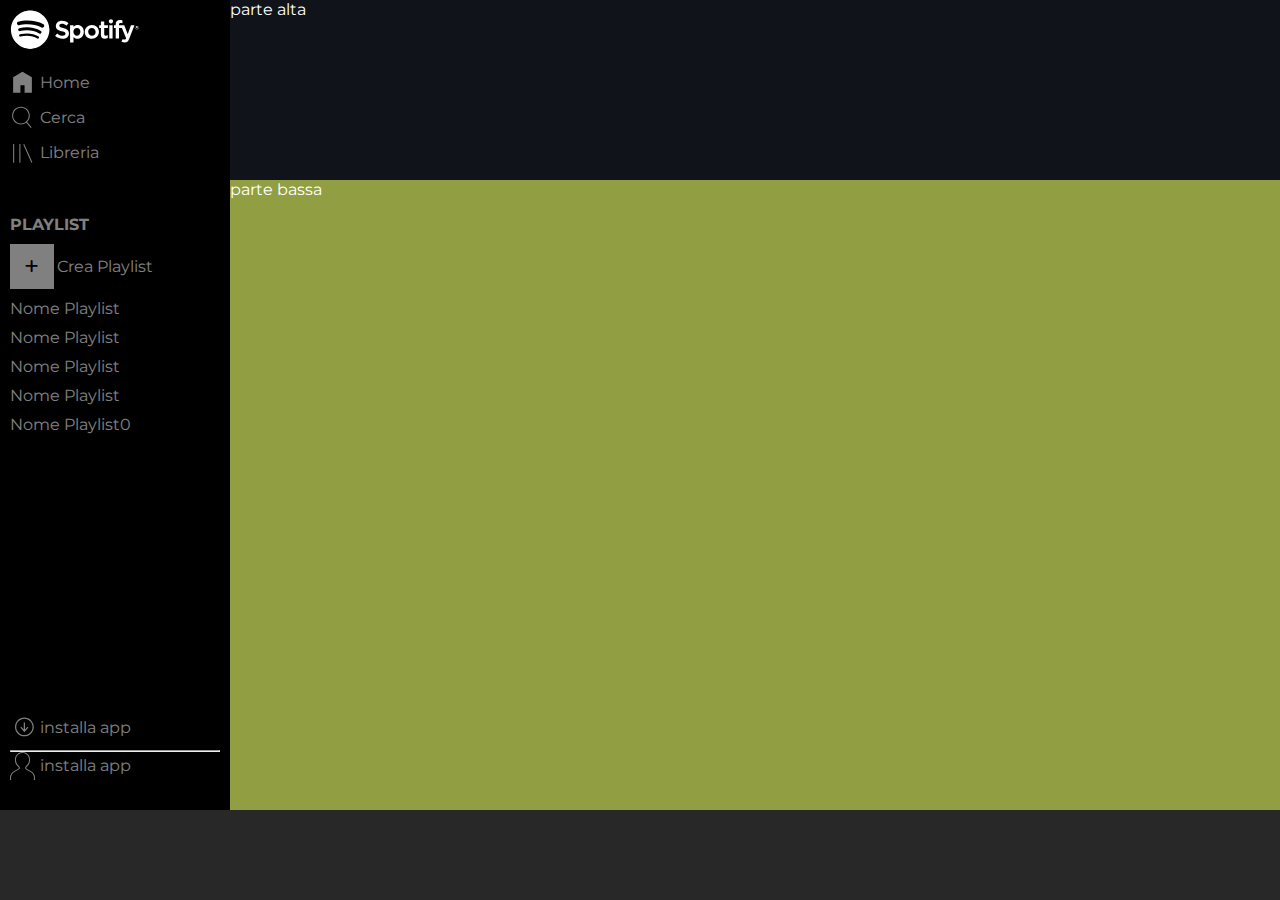
==== day-2/index.html @ 080df2be "feat: Spotify" ====
<!DOCTYPE html>
<html lang="en">

<head>
    <meta charset="UTF-8">
    <meta name="viewport" content="width=device-width, initial-scale=1.0">
    <link rel="stylesheet" href="https://cdnjs.cloudflare.com/ajax/libs/font-awesome/6.7.2/css/all.min.css"
        integrity="sha512-Evv84Mr4kqVGRNSgIGL/F/aIDqQb7xQ2vcrdIwxfjThSH8CSR7PBEakCr51Ck+w+/U6swU2Im1vVX0SVk9ABhg=="
        crossorigin="anonymous" referrerpolicy="no-referrer" />
    <link rel="preconnect" href="https://fonts.googleapis.com">
    <link rel="preconnect" href="https://fonts.gstatic.com" crossorigin>
    <link
        href="https://fonts.googleapis.com/css2?family=Montserrat:ital,wght@0,100..900;1,100..900&family=Nerko+One&family=Open+Sans:ital,wght@0,300..800;1,300..800&display=swap"
        rel="stylesheet">
    <link rel="stylesheet" href="css/style.css">
    <title>Spotify Web</title>
</head>

<body>
    <main class="container">
        <div class="container-small">

            <!-- LOGO -->

            <div id="logo">
                <img src="/img/logo-small.svg" alt="Logo" class="logo">
                <img src="/img/logo.svg" alt="Logo1" class="logo-bg">
            </div>
            <!-- 3VOCI MENU -->
            <ul id="menu">
                <li class="hover"><a href="#"><img src="/img/home.svg" alt="Home"><span class="menu-testo">Home</span></a></li>
                <li class="hover"><a href="#"><img src="/img/search.svg" alt="cerca"><span class="menu-testo">Cerca</span></a></li>
                <li class="hover"><a href="#"><img src="/img/libreria.svg" alt="libreria"><span class="menu-testo">Libreria</span></a>
                </li>
            </ul>
            <!-- PLAYLIST -->
            <div id="playlist">
                <strong>PLAYLIST</strong>

                <div><i class="fa-solid fa-plus quadrato"></i>Crea Playlist</div>

                <ul>
                    <li class="hover">Nome Playlist</li>
                    <li class="hover">Nome Playlist</li>
                    <li class="hover">Nome Playlist</li>
                    <li class="hover">Nome Playlist</li>
                    <li class="hover">Nome Playlist0</li>
                </ul>

            </div>
            <!-- PROFILO -->
            <div id="profile">
                <ul id="menu">
                    <li><a href="#"><img src="/img/download.svg" alt="download"> <span class="menu-testo">installa
                                app</span></a></li>
                    <hr>
                    <li><a href="#"><img src="/img/profile.svg" alt="profilo"> <span class="menu-testo">installa
                                app</span></a></li>
                </ul>
            </div>

        </div>
        <div class="container-big">
            <section class="sopra">parte alta</section>
            <section class="centre">parte bassa</section>
        </div>
    </main>
    <footer></footer>


</body>

</html>
---- day-2/css/style.css ----
*{
    padding: 0;
    margin: 0;
    box-sizing: border-box;
}

a{
    text-decoration: none;
}

ul {
    list-style-type: none;
  }


body{
    height: 100vh;
    font-family: "Montserrat", serif;
}

.hover:hover{
    border-left: solid 3px #b9ed64;
}
/* MAIN */

.container{
    height: calc(100% - 90px);
    display: flex;
    color: #ffffff;
}


.container .container-small{
    background-color: #000000;
    flex-shrink: 0;
    display: flex;
    flex-direction: column;
}

.container .container-small #logo {
    width: 30px;
    height: 30px;
    margin: 10px 10px;
}

.container .container-small #logo .logo-bg{
    width: 130px;
    display: none;
}

.container .container-small #menu {
    padding: 20px 10px;

}

.container .container-small #menu li{
    margin-bottom: 10px;
}

.container .container-small #menu li a{
    color: #ffffff;
    display: flex;
    align-items: center;
    justify-content: center;
    gap: 5px;
    opacity: 0.5;
}

.container .container-small #menu li a .menu-testo{
    display: none;
}

.container .container-small #menu li a img{
width: 25px;
}
.container .container-small #playlist{
    display: none;
    padding: 20px 10px;
}

.container .container-small #playlist li{
    margin-bottom: 10px;
}
.container .container-small #playlist {
    color: #ffffff;
    opacity: 0.5;
}
.container .container-small #profile{
    margin-top: auto;

}

.quadrato{
    background-color: #ffffff;
    color:black;
    margin-top: 10px;
    margin-bottom:10px;
    padding:15px;
    font-size: 15px;
    margin-right:3px;
}


.container .container-big{
    background-color: #919f42;
    flex-grow: 1;
}
    



.container .container-big .sopra{
    background-color: #10131a;
    height: 90px;
}

.container .container-big .centre{
    height: calc(100% - 90px);
}

/* FOOTER */

footer{
    background-color: #282828;
    height: 90px;
}

/* MEDIA */

@media (min-width: 992px) {
    .container .container-small{
        width: 230px;
    }

    .container .container-small #logo .logo{
        display: none;
    }

    .container .container-small #logo .logo-bg{
        display: inline;
    }

    .container .container-small #menu li a .menu-testo{
        display: inline;
    }

    .container .container-small #menu li a{
        justify-content: flex-start;
    }

    .container .container-small #playlist{
        display: inline;
    }


    .container .container-big .sopra{
        height: 180px;
    }

    .container .container-big .centre{
        height: calc(100% - 180px);
    }
}
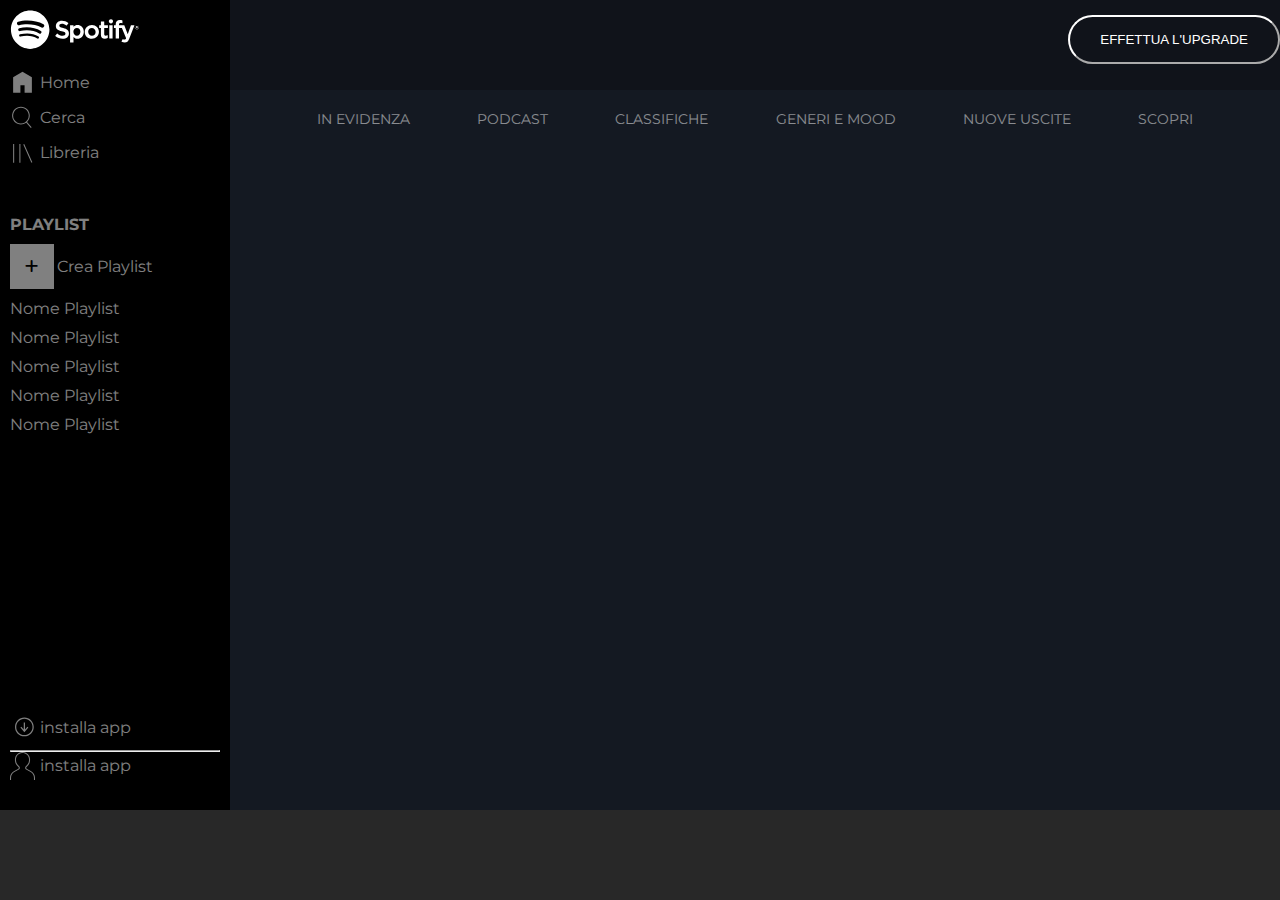
==== commit e02a634a: "feat: parte mobile" ====
--- a/day-2/index.html
+++ b/day-2/index.html
@@ -44,7 +44,7 @@
                     <li class="hover">Nome Playlist</li>
                     <li class="hover">Nome Playlist</li>
                     <li class="hover">Nome Playlist</li>
-                    <li class="hover">Nome Playlist0</li>
+                    <li class="hover">Nome Playlist</li>
                 </ul>
 
             </div>
@@ -61,8 +61,23 @@
 
         </div>
         <div class="container-big">
-            <section class="sopra">parte alta</section>
-            <section class="centre">parte bassa</section>
+            <section class="sopra">
+                <div class="btn">
+                    <button>EFFETTUA L'UPGRADE</button>
+                </div>
+            </section>
+            <section class="centre">
+                <div>
+                    <ul class="shortcut">
+                        <li class="hover-bot">IN EVIDENZA</li>
+                        <li class="hover-bot">PODCAST</li>
+                        <li class="hover-bot">CLASSIFICHE</li>
+                        <li class="hover-bot">GENERI E MOOD</li>
+                        <li class="hover-bot">NUOVE USCITE</li>
+                        <li class="hover-bot">SCOPRI</li>
+                    </ul>
+                
+            </div></section>
         </div>
     </main>
     <footer></footer>
--- a/day-2/css/style.css
+++ b/day-2/css/style.css
@@ -29,7 +29,7 @@
     color: #ffffff;
 }
 
-
+/* PRIMA PARTE */
 .container .container-small{
     background-color: #000000;
     flex-shrink: 0;
@@ -100,6 +100,7 @@
     margin-right:3px;
 }
 
+/* SECONDA PARTE */
 
 .container .container-big{
     background-color: #919f42;
@@ -107,15 +108,46 @@
 }
     
 
-
-
 .container .container-big .sopra{
     background-color: #10131a;
     height: 90px;
 }
 
 .container .container-big .centre{
+    background-color: #141922;
     height: calc(100% - 90px);
+}
+
+.container .container-big .btn{
+    text-align: end;
+    padding-top: 15px;
+    padding-bottom: 25px;
+}
+
+.container .container-big button{
+    background-color: #10131a;
+    border-color: #ffffff;
+    color:#ffffff;
+    padding: 15px 30px;
+    border-radius:40px;
+}
+
+.container .container-big .centre div{
+    padding: 20px 30px 40px;
+}
+
+.container .container-big .centre .shortcut{
+    display: flex;
+    flex-wrap: wrap;
+    flex-direction: row;
+    gap: 10px;
+    justify-content: space-evenly;
+    opacity: 0.5;
+    font-size: 14px;
+}
+
+.container .container-big .centre .hover-bot:hover{
+    border-bottom: solid 3px #b9ed64;
 }
 
 /* FOOTER */
@@ -126,6 +158,13 @@
 }
 
 /* MEDIA */
+@media (min-width: 576px){
+    
+}
+@media (min-width: 768px){
+    
+}
+
 
 @media (min-width: 992px) {
     .container .container-small{
@@ -154,10 +193,10 @@
 
 
     .container .container-big .sopra{
-        height: 180px;
+        height: 90px;
     }
 
     .container .container-big .centre{
-        height: calc(100% - 180px);
+        height: calc(100% - 90px);
     }
 }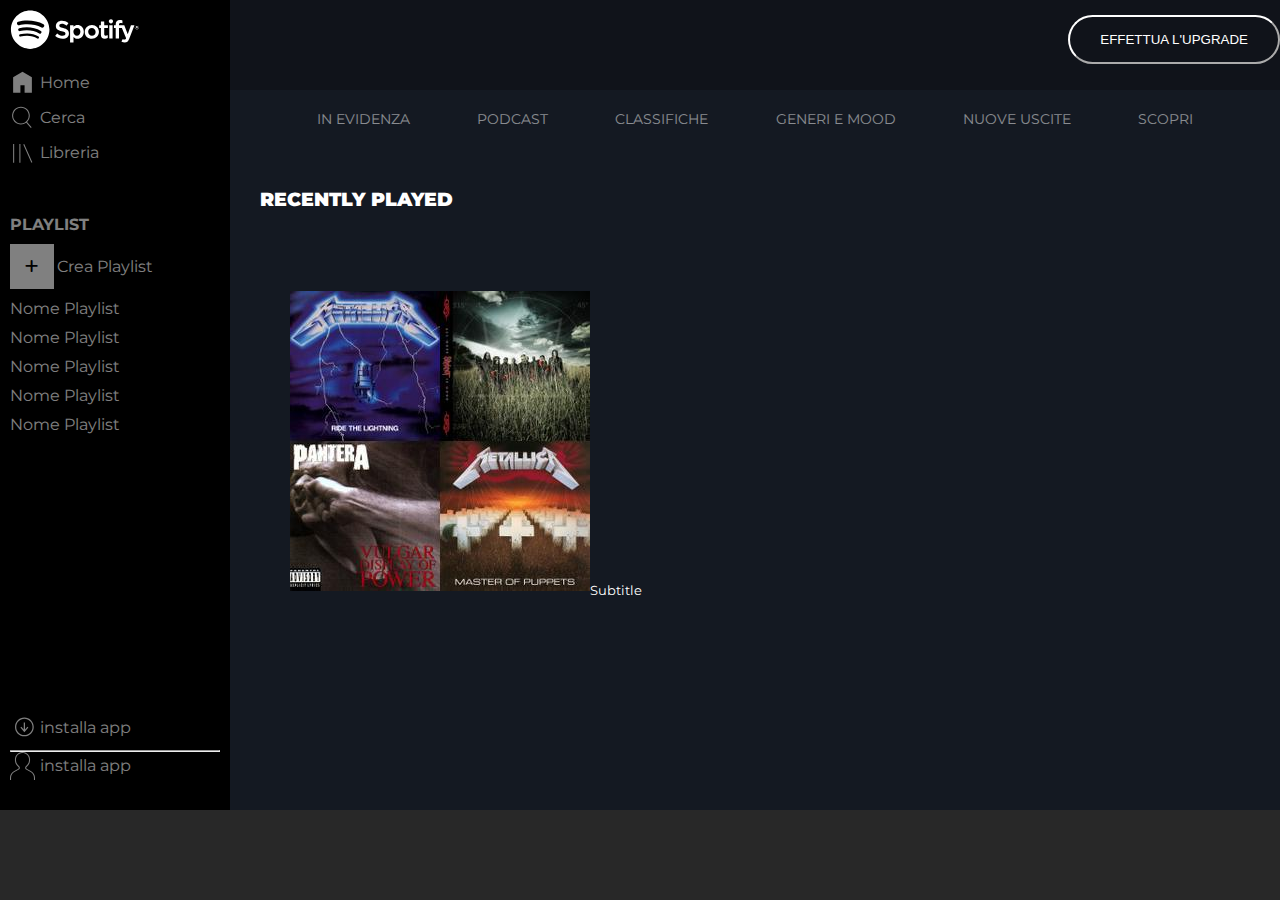
==== commit 0189bb48: "feat: parte centrale" ====
--- a/day-2/index.html
+++ b/day-2/index.html
@@ -28,9 +28,12 @@
             </div>
             <!-- 3VOCI MENU -->
             <ul id="menu">
-                <li class="hover"><a href="#"><img src="/img/home.svg" alt="Home"><span class="menu-testo">Home</span></a></li>
-                <li class="hover"><a href="#"><img src="/img/search.svg" alt="cerca"><span class="menu-testo">Cerca</span></a></li>
-                <li class="hover"><a href="#"><img src="/img/libreria.svg" alt="libreria"><span class="menu-testo">Libreria</span></a>
+                <li class="hover"><a href="#"><img src="/img/home.svg" alt="Home"><span
+                            class="menu-testo">Home</span></a></li>
+                <li class="hover"><a href="#"><img src="/img/search.svg" alt="cerca"><span
+                            class="menu-testo">Cerca</span></a></li>
+                <li class="hover"><a href="#"><img src="/img/libreria.svg" alt="libreria"><span
+                            class="menu-testo">Libreria</span></a>
                 </li>
             </ul>
             <!-- PLAYLIST -->
@@ -76,8 +79,15 @@
                         <li class="hover-bot">NUOVE USCITE</li>
                         <li class="hover-bot">SCOPRI</li>
                     </ul>
+                </div>
+                <div><h3><strong>RECENTLY PLAYED</strong></h3></div>
+                <div class="musica">
+                    <div class="album"><img src="/img/metal_lifting.jpg" alt="Heavy Metal"><sub>Subtitle</sub></div>
+                    
+
+                </div>
                 
-            </div></section>
+            </section>
         </div>
     </main>
     <footer></footer>
--- a/day-2/css/style.css
+++ b/day-2/css/style.css
@@ -150,6 +150,8 @@
     border-bottom: solid 3px #b9ed64;
 }
 
+
+
 /* FOOTER */
 
 footer{
@@ -159,14 +161,6 @@
 
 /* MEDIA */
 @media (min-width: 576px){
-    
-}
-@media (min-width: 768px){
-    
-}
-
-
-@media (min-width: 992px) {
     .container .container-small{
         width: 230px;
     }
@@ -190,13 +184,15 @@
     .container .container-small #playlist{
         display: inline;
     }
+    
+}
+@media (min-width: 768px){
+    
+}
 
 
-    .container .container-big .sopra{
-        height: 90px;
-    }
+@media (min-width: 992px) {
+    
 
-    .container .container-big .centre{
-        height: calc(100% - 90px);
-    }
+    
 }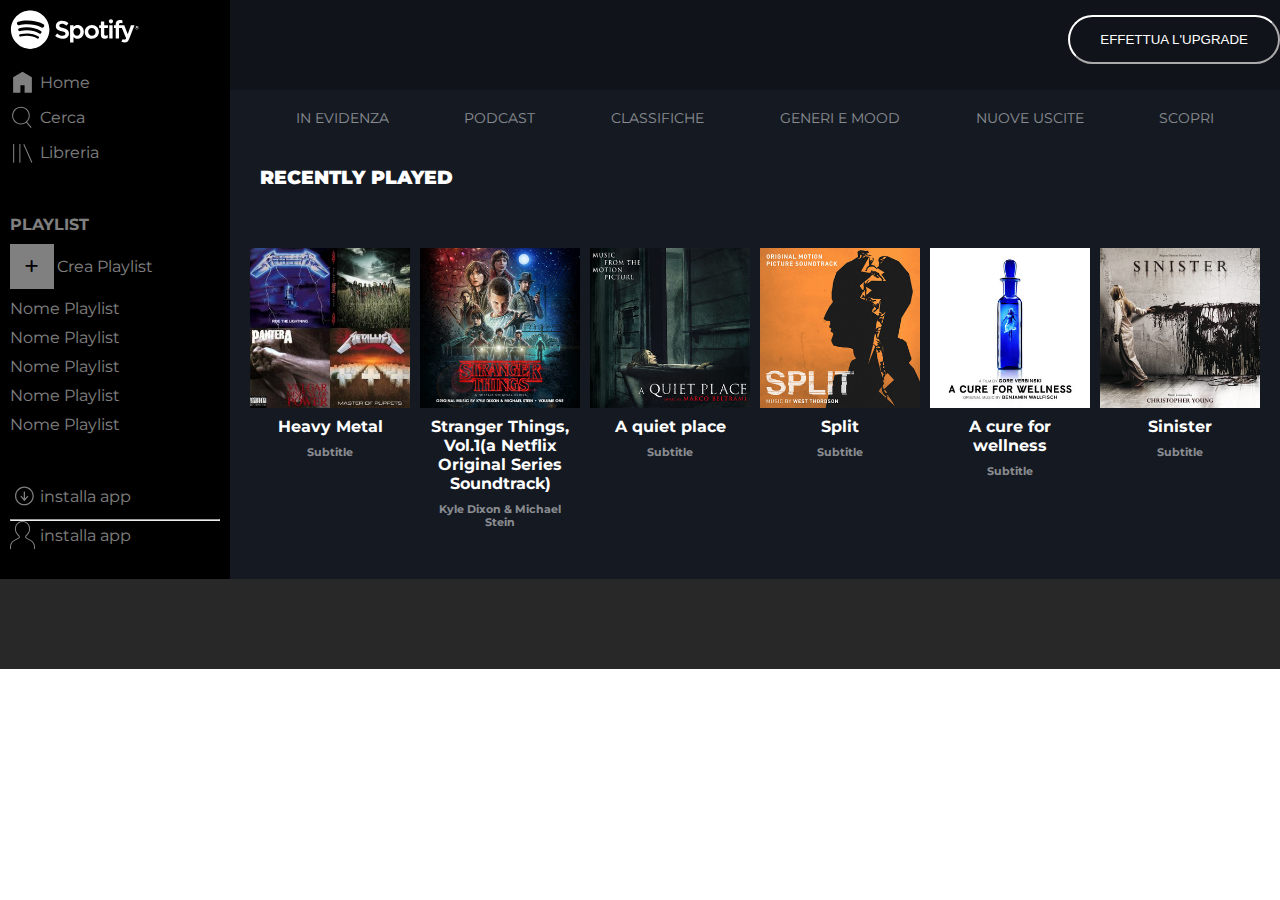
==== commit bb5b3d3d: "feat: Aggiunta sezione Album" ====
--- a/day-2/index.html
+++ b/day-2/index.html
@@ -70,7 +70,7 @@
                 </div>
             </section>
             <section class="centre">
-                <div>
+                <span>
                     <ul class="shortcut">
                         <li class="hover-bot">IN EVIDENZA</li>
                         <li class="hover-bot">PODCAST</li>
@@ -79,10 +79,15 @@
                         <li class="hover-bot">NUOVE USCITE</li>
                         <li class="hover-bot">SCOPRI</li>
                     </ul>
-                </div>
-                <div><h3><strong>RECENTLY PLAYED</strong></h3></div>
+                </span>
+                <span><h3><strong>RECENTLY PLAYED</strong></h3></span>
                 <div class="musica">
-                    <div class="album"><img src="/img/metal_lifting.jpg" alt="Heavy Metal"><sub>Subtitle</sub></div>
+                    <div class="album"><img src="/img/metal_lifting.jpg" alt="Heavy Metal"><h4 class="pad10">Heavy Metal</h4><h6 class="pad10 op0-5">Subtitle</h6></div>
+                    <div class="album"><img src="/img/stranger.jpeg" alt="Stranger Things"><h4 class="pad10">Stranger Things, Vol.1(a Netflix Original Series Soundtrack)</h4><h6 class="pad10 op0-5">Kyle Dixon & Michael Stein</h6></div>
+                    <div class="album"><img src="/img/aquietplace.jpeg" alt="Heavy Metal"><h4 class="pad10">A quiet place  </h4><h6 class="pad10 op0-5">Subtitle</h6></div>
+                    <div class="album"><img src="/img/split.jpeg" alt="Split"><h4 class="pad10">Split  </h4><h6 class="pad10 op0-5">Subtitle</h6></div>
+                    <div class="album"><img src="/img/cure.jpeg" alt="Heavy Metal"><h4 class="pad10">A cure for wellness</h4><h6 class="pad10 op0-5">Subtitle</h6></div>
+                    <div class="album"><img src="/img/sinister.jpeg" alt="Sinister"><h4 class="pad10">Sinister</h4><h6 class="pad10 op0-5">Subtitle</h6></div>
                     
 
                 </div>
--- a/day-2/css/style.css
+++ b/day-2/css/style.css
@@ -1,36 +1,37 @@
-*{
+* {
     padding: 0;
     margin: 0;
     box-sizing: border-box;
 }
 
-a{
+a {
     text-decoration: none;
 }
 
 ul {
     list-style-type: none;
-  }
-
-
-body{
-    height: 100vh;
+}
+
+
+body {
+    height: 100%;
     font-family: "Montserrat", serif;
 }
 
-.hover:hover{
+.hover:hover {
     border-left: solid 3px #b9ed64;
 }
+
 /* MAIN */
 
-.container{
+.container {
     height: calc(100% - 90px);
     display: flex;
     color: #ffffff;
 }
 
 /* PRIMA PARTE */
-.container .container-small{
+.container .container-small {
     background-color: #000000;
     flex-shrink: 0;
     display: flex;
@@ -43,7 +44,7 @@
     margin: 10px 10px;
 }
 
-.container .container-small #logo .logo-bg{
+.container .container-small #logo .logo-bg {
     width: 130px;
     display: none;
 }
@@ -53,11 +54,11 @@
 
 }
 
-.container .container-small #menu li{
+.container .container-small #menu li {
     margin-bottom: 10px;
 }
 
-.container .container-small #menu li a{
+.container .container-small #menu li a {
     color: #ffffff;
     display: flex;
     align-items: center;
@@ -66,77 +67,84 @@
     opacity: 0.5;
 }
 
-.container .container-small #menu li a .menu-testo{
+.container .container-small #menu li a .menu-testo {
     display: none;
 }
 
-.container .container-small #menu li a img{
-width: 25px;
-}
-.container .container-small #playlist{
+.container .container-small #menu li a img {
+    width: 25px;
+}
+
+.container .container-small #playlist {
     display: none;
     padding: 20px 10px;
 }
 
-.container .container-small #playlist li{
+.container .container-small #playlist li {
     margin-bottom: 10px;
 }
+
 .container .container-small #playlist {
     color: #ffffff;
     opacity: 0.5;
 }
-.container .container-small #profile{
+
+.container .container-small #profile {
     margin-top: auto;
 
 }
 
-.quadrato{
+.quadrato {
     background-color: #ffffff;
-    color:black;
+    color: black;
     margin-top: 10px;
-    margin-bottom:10px;
-    padding:15px;
+    margin-bottom: 10px;
+    padding: 15px;
     font-size: 15px;
-    margin-right:3px;
+    margin-right: 3px;
 }
 
 /* SECONDA PARTE */
 
-.container .container-big{
+.container .container-big {
     background-color: #919f42;
     flex-grow: 1;
 }
-    
-
-.container .container-big .sopra{
+
+
+.container .container-big .sopra {
     background-color: #10131a;
     height: 90px;
 }
 
-.container .container-big .centre{
+.container .container-big .centre {
     background-color: #141922;
     height: calc(100% - 90px);
 }
 
-.container .container-big .btn{
+.container .container-big .btn {
     text-align: end;
     padding-top: 15px;
     padding-bottom: 25px;
 }
 
-.container .container-big button{
+.container .container-big button {
     background-color: #10131a;
     border-color: #ffffff;
-    color:#ffffff;
+    color: #ffffff;
     padding: 15px 30px;
-    border-radius:40px;
-}
-
-.container .container-big .centre div{
+    border-radius: 40px;
+}
+
+.container .container-big .centre span {
     padding: 20px 30px 40px;
 }
 
-.container .container-big .centre .shortcut{
+.container .container-big .centre h3 {
+    padding: 20px 30px 40px;
+}
+
+.container .container-big .centre .shortcut {
     display: flex;
     flex-wrap: wrap;
     flex-direction: row;
@@ -146,53 +154,81 @@
     font-size: 14px;
 }
 
-.container .container-big .centre .hover-bot:hover{
+.container .container-big .centre .hover-bot:hover {
     border-bottom: solid 3px #b9ed64;
 }
 
-
+.container .container-big .centre .musica {
+    display: flex;
+    flex-wrap: wrap;
+    gap: 10px;
+    padding: 0px 20px 0px;
+}
+
+.container .container-big .centre .musica .album {
+    width: calc((100% - 10px) / 2);
+    flex-shrink: 0;
+    text-align: center;
+}
+
+.container .container-big .centre .musica .album img{
+    width: 100%;
+}
+
+.container .container-big .centre .musica .album .pad10{
+    padding: 5px;
+}
+
+.container .container-big .centre .musica .album .op0-5{
+opacity: 0.5;
+}
 
 /* FOOTER */
 
-footer{
+footer {
     background-color: #282828;
     height: 90px;
 }
 
 /* MEDIA */
-@media (min-width: 576px){
-    .container .container-small{
+@media (min-width: 576px) {
+    .container .container-small {
         width: 230px;
     }
 
-    .container .container-small #logo .logo{
+    .container .container-small #logo .logo {
         display: none;
     }
 
-    .container .container-small #logo .logo-bg{
+    .container .container-small #logo .logo-bg {
         display: inline;
     }
 
-    .container .container-small #menu li a .menu-testo{
+    .container .container-small #menu li a .menu-testo {
         display: inline;
     }
 
-    .container .container-small #menu li a{
+    .container .container-small #menu li a {
         justify-content: flex-start;
     }
 
-    .container .container-small #playlist{
+    .container .container-small #playlist {
         display: inline;
     }
-    
-}
-@media (min-width: 768px){
-    
+
+}
+
+@media (min-width: 768px) {
+    .container .container-big .centre .musica .album {
+        width: calc((100% - 30px) / 4);
+        
+    }
 }
 
 
 @media (min-width: 992px) {
-    
-
-    
+    .container .container-big .centre .musica .album {
+        width: calc((100% - 50px) / 6);
+        
+    }
 }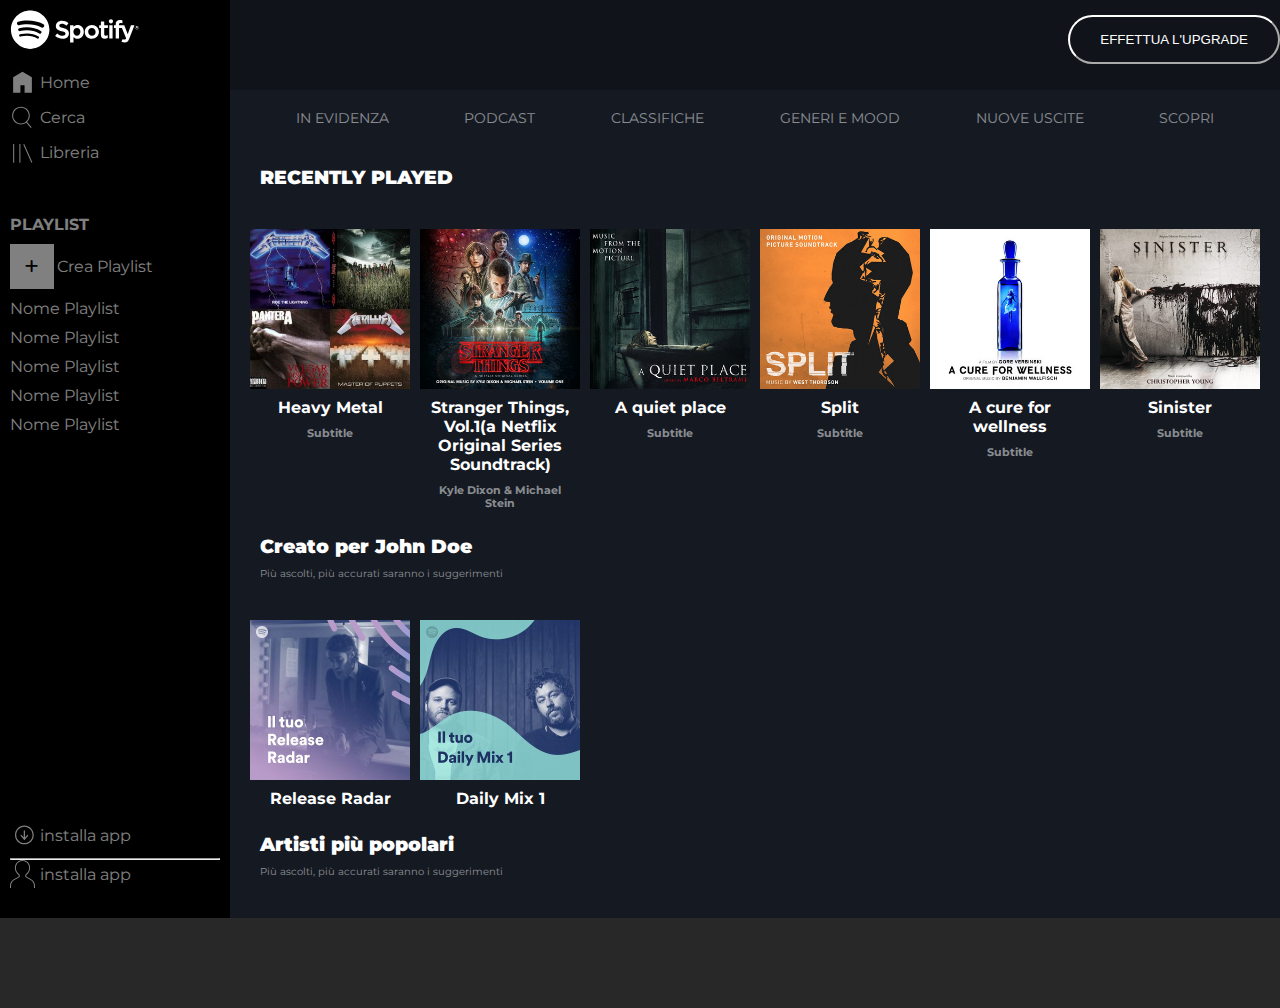
==== commit 852aa5a3: "feat: aggiunta seconda sezione" ====
--- a/day-2/index.html
+++ b/day-2/index.html
@@ -80,18 +80,21 @@
                         <li class="hover-bot">SCOPRI</li>
                     </ul>
                 </span>
-                <span><h3><strong>RECENTLY PLAYED</strong></h3></span>
+                <div class="sezione"><h3><strong>RECENTLY PLAYED</strong></h3></div>
                 <div class="musica">
                     <div class="album"><img src="/img/metal_lifting.jpg" alt="Heavy Metal"><h4 class="pad10">Heavy Metal</h4><h6 class="pad10 op0-5">Subtitle</h6></div>
                     <div class="album"><img src="/img/stranger.jpeg" alt="Stranger Things"><h4 class="pad10">Stranger Things, Vol.1(a Netflix Original Series Soundtrack)</h4><h6 class="pad10 op0-5">Kyle Dixon & Michael Stein</h6></div>
-                    <div class="album"><img src="/img/aquietplace.jpeg" alt="Heavy Metal"><h4 class="pad10">A quiet place  </h4><h6 class="pad10 op0-5">Subtitle</h6></div>
+                    <div class="album"><img src="/img/aquietplace.jpeg" alt="quietplace"><h4 class="pad10">A quiet place  </h4><h6 class="pad10 op0-5">Subtitle</h6></div>
                     <div class="album"><img src="/img/split.jpeg" alt="Split"><h4 class="pad10">Split  </h4><h6 class="pad10 op0-5">Subtitle</h6></div>
-                    <div class="album"><img src="/img/cure.jpeg" alt="Heavy Metal"><h4 class="pad10">A cure for wellness</h4><h6 class="pad10 op0-5">Subtitle</h6></div>
+                    <div class="album"><img src="/img/cure.jpeg" alt="Cure"><h4 class="pad10">A cure for wellness</h4><h6 class="pad10 op0-5">Subtitle</h6></div>
                     <div class="album"><img src="/img/sinister.jpeg" alt="Sinister"><h4 class="pad10">Sinister</h4><h6 class="pad10 op0-5">Subtitle</h6></div>
-                    
-
                 </div>
-                
+                <div class="sezione"><h3><strong>Creato per John Doe</strong></h3><sub>Più ascolti, più accurati saranno i suggerimenti</sub></div>
+                <div class="musica">
+                    <div class="album"><img src="/img/radar.jpeg" alt="Radar"><h4 class="pad10">Release Radar</h4></div>
+                    <div class="album"><img src="/img/mixdaily.jpeg" alt="Daily Mix"><h4 class="pad10">Daily Mix 1</h4></div>
+                </div>
+                <div class="sezione"><h3><strong>Artisti più popolari</strong></h3><sub>Più ascolti, più accurati saranno i suggerimenti</sub></div>
             </section>
         </div>
     </main>
--- a/day-2/css/style.css
+++ b/day-2/css/style.css
@@ -140,8 +140,13 @@
     padding: 20px 30px 40px;
 }
 
-.container .container-big .centre h3 {
+.container .container-big .centre .sezione {
     padding: 20px 30px 40px;
+}
+
+.container .container-big .centre .sezione sub{
+    opacity: 0.5;
+    font-size: 10px;
 }
 
 .container .container-big .centre .shortcut {
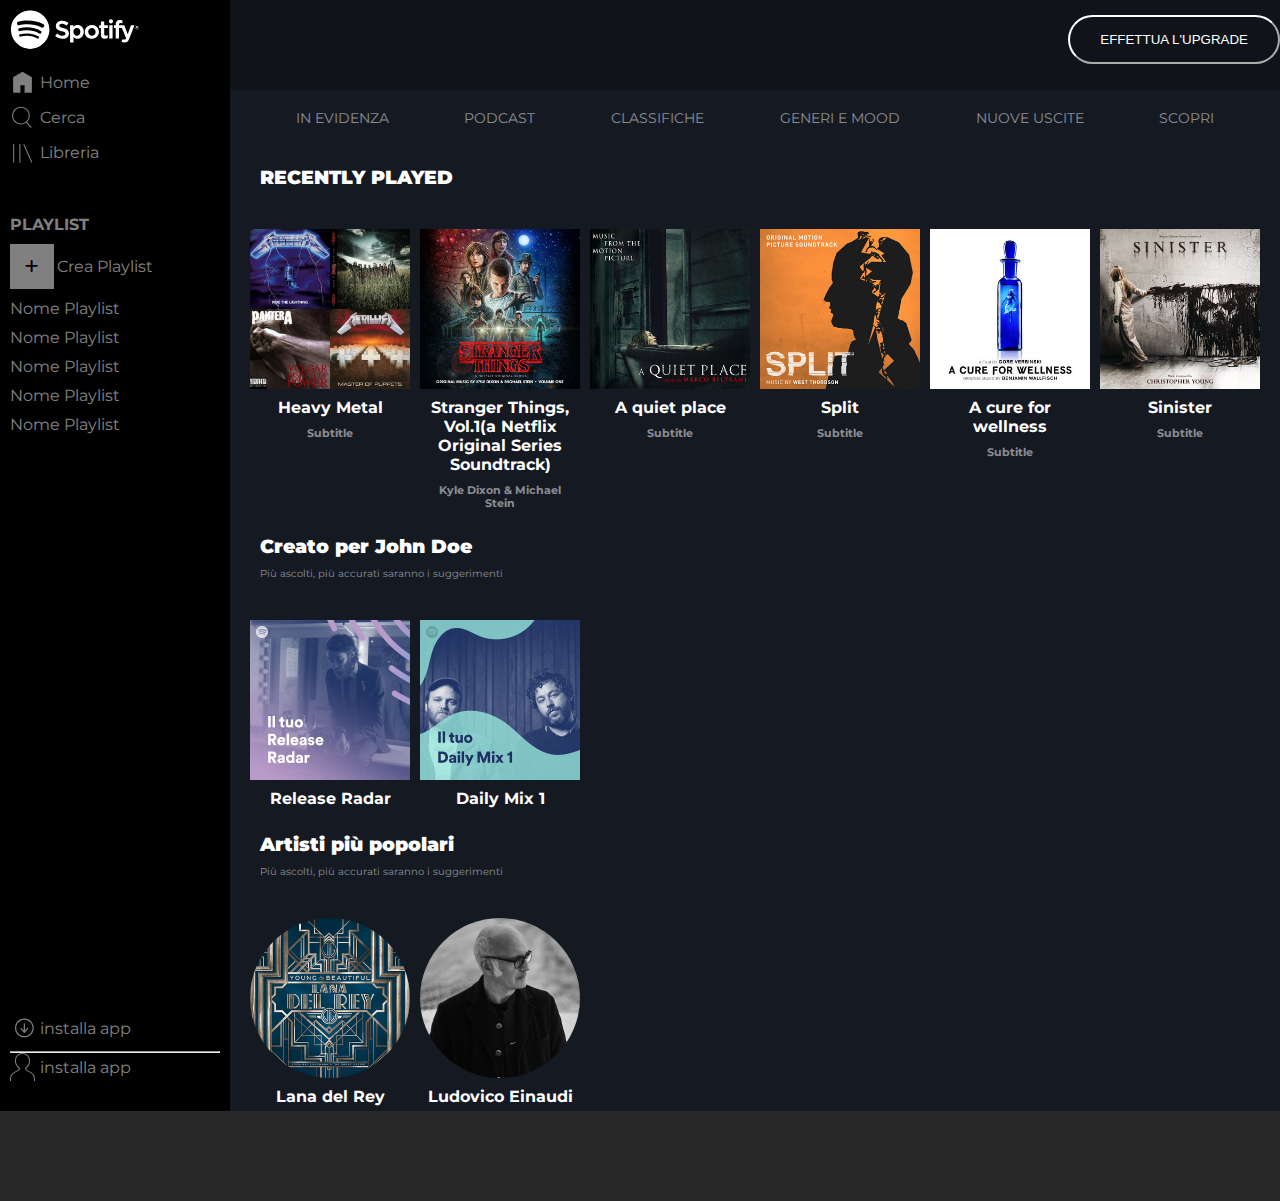
==== commit d6ccb5c1: "feat: aggiunta terza sezione album" ====
--- a/day-2/index.html
+++ b/day-2/index.html
@@ -95,6 +95,10 @@
                     <div class="album"><img src="/img/mixdaily.jpeg" alt="Daily Mix"><h4 class="pad10">Daily Mix 1</h4></div>
                 </div>
                 <div class="sezione"><h3><strong>Artisti più popolari</strong></h3><sub>Più ascolti, più accurati saranno i suggerimenti</sub></div>
+                <div class="musica">
+                <div class="album"><img src="/img/youg.jpeg" alt="Radar" class="rotondo"><h4 class="pad10">Lana del Rey</h4></div>
+                <div class="album"><img src="/img/einaudi.jpeg" alt="Daily Mix" class="rotondo"><h4 class="pad10">Ludovico Einaudi</h4></div>
+            </div>
             </section>
         </div>
     </main>
--- a/day-2/css/style.css
+++ b/day-2/css/style.css
@@ -180,6 +180,10 @@
     width: 100%;
 }
 
+.container .container-big .centre .musica .album .rotondo{
+    border-radius: 50%;
+}
+
 .container .container-big .centre .musica .album .pad10{
     padding: 5px;
 }
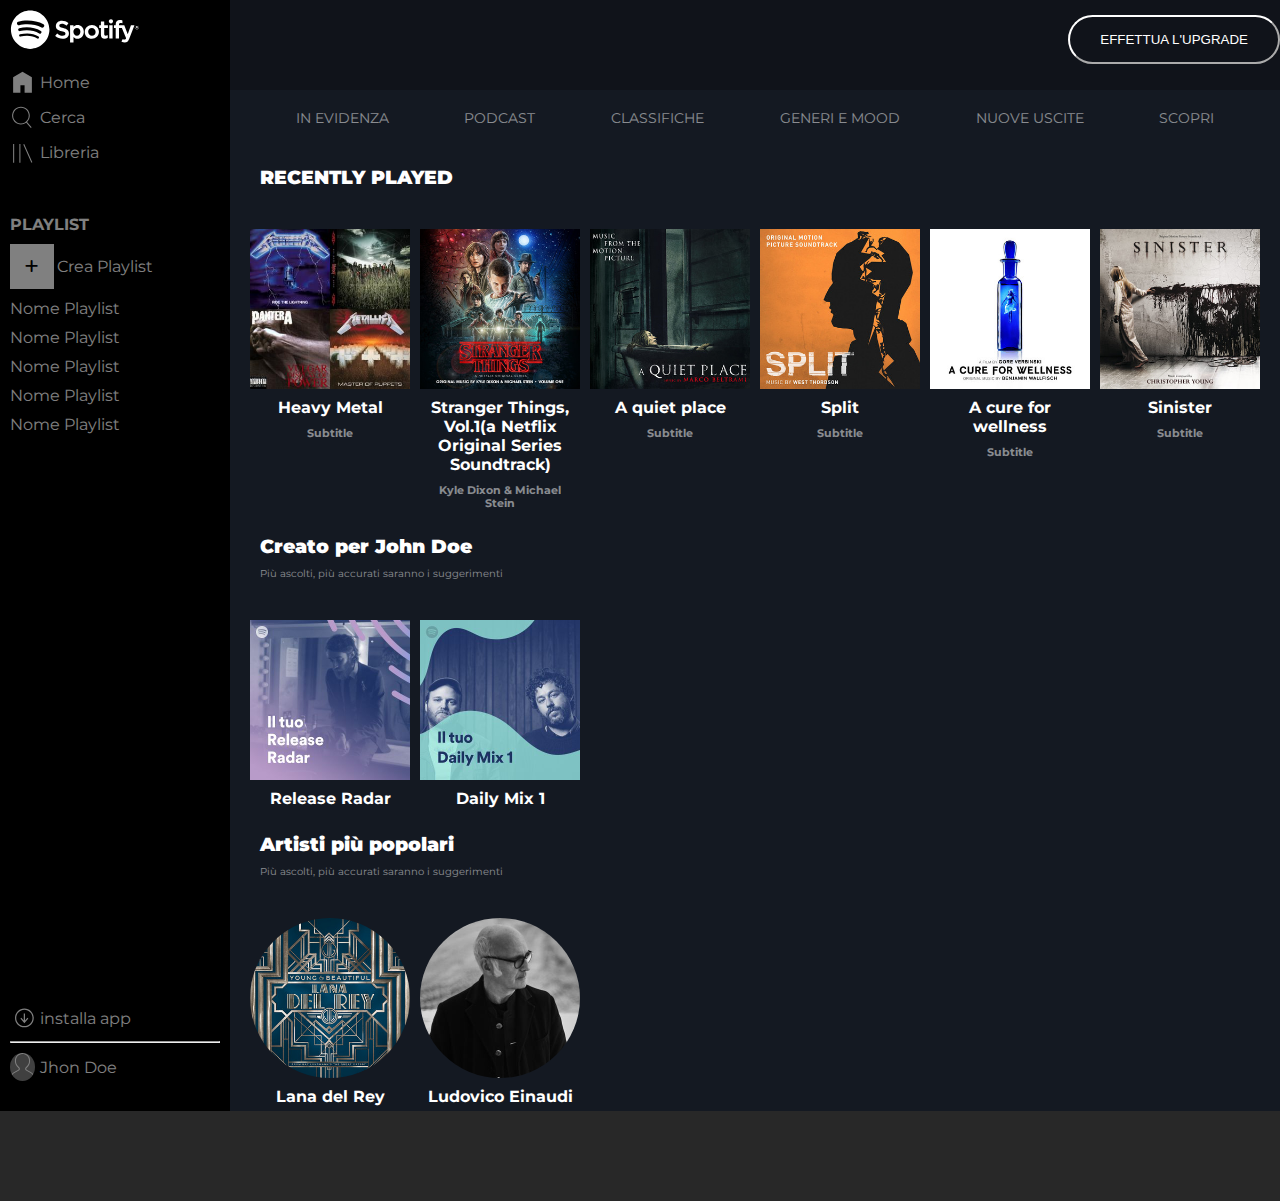
==== commit 9e72787c: "feat:Miglioramenti" ====
--- a/day-2/index.html
+++ b/day-2/index.html
@@ -57,8 +57,7 @@
                     <li><a href="#"><img src="/img/download.svg" alt="download"> <span class="menu-testo">installa
                                 app</span></a></li>
                     <hr>
-                    <li><a href="#"><img src="/img/profile.svg" alt="profilo"> <span class="menu-testo">installa
-                                app</span></a></li>
+                    <li><a href="#"><img src="/img/profile.svg" alt="profilo" class="profilo"> <span class="menu-testo">Jhon Doe</span></a></li>
                 </ul>
             </div>
 
--- a/day-2/css/style.css
+++ b/day-2/css/style.css
@@ -92,6 +92,15 @@
 .container .container-small #profile {
     margin-top: auto;
 
+}
+
+.container .container-small #profile .profilo{
+    border-radius: 60%;
+    background-color: #808080;
+}
+
+.container .container-small #profile a {
+    padding-top: 10px;
 }
 
 .quadrato {
